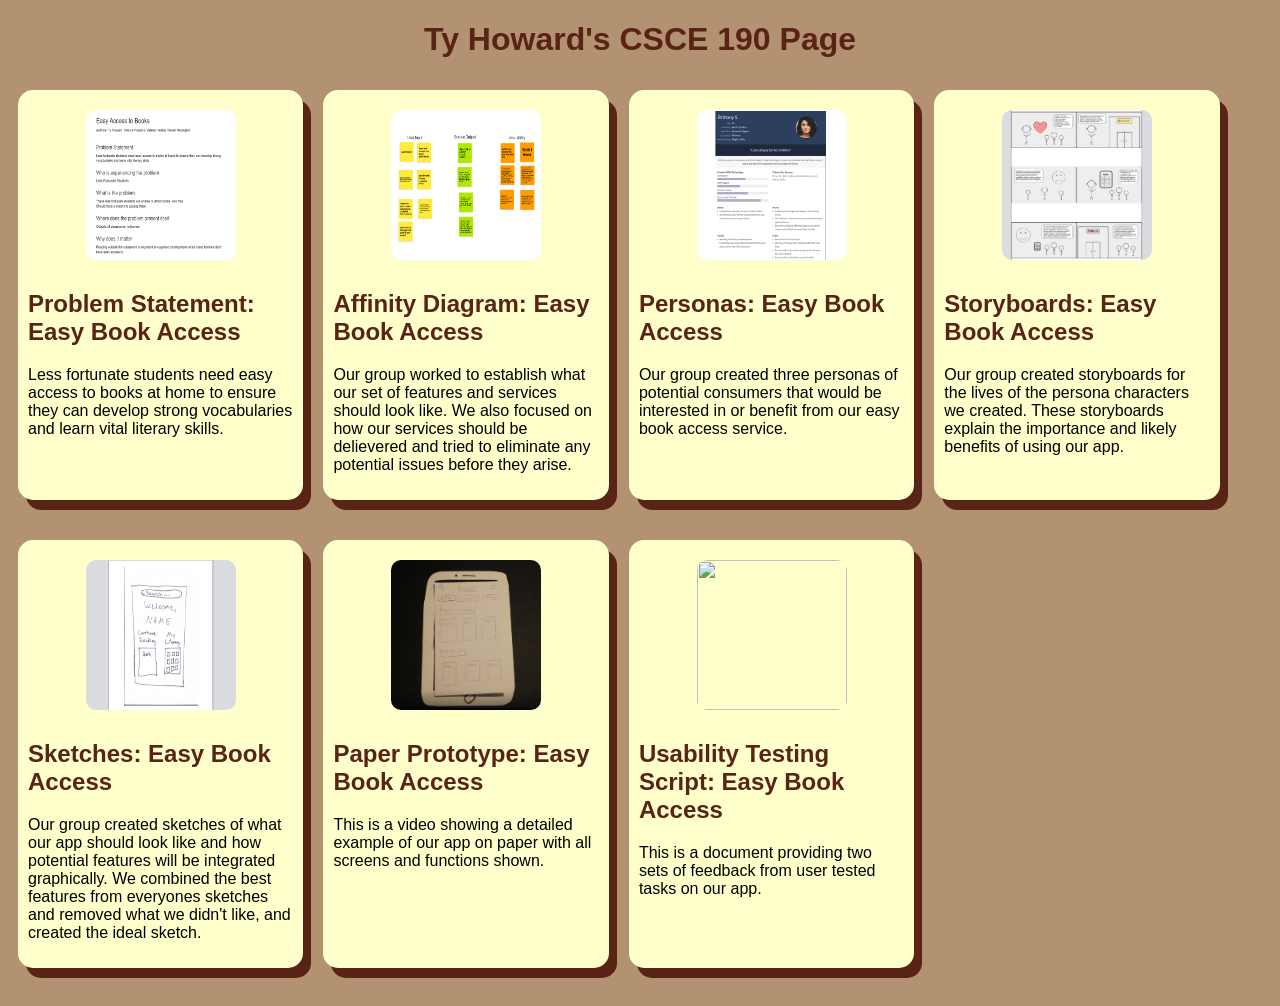
==== index.html @ dac9cee3 "Add files via upload" ====
<!DOCTYPE html>
<html>
    <head>
        <link rel="stylesheet" href="styles.css">
        <title>CSCE 190: Ty Howard</title>
    </head>
        <body>
            <h1>Ty Howard's CSCE 190 Page</h1>
                <div class="assignments">
                    <!--Problem Statement-->
                    <section class="assignment">
                        <a href="files/problem-statement.pdf"><img src="images/problemstatement.png"></a>
                            <section class="assignment-details">
                                <a href="files/problem-statement.pdf"><h2>Problem Statement: Easy Book Access</h2></a>
                                    <p>
                                        Less fortunate students need easy access to books at home to ensure they can develop strong vocabularies and learn vital literary skills.
                                    </p>
                            </section>
                    </section>

                    <!--Affinity Diagram-->
                    <section class="assignment">
                        <a href="files/affinity-diagram.pdf"><img src="images/affinitydiagram.png"></a>
                            <section class="assignment-details">
                                <a href="files/affinity-diagram.pdf"><h2>Affinity Diagram: Easy Book Access</h2></a>
                                    <p>
                                        Our group worked to establish what our set of features and services should look like. We also focused on how our services should be delievered and tried to eliminate any potential issues before they arise.
                                    </p>
                            </section>
                    </section>

                    <!--Persona-->
                    <section class="assignment">
                        <a href="files/persona.pdf"><img src="images/persona.png"></a>
                            <section class="assignment-details">
                                <a href="files/persona.pdf"><h2>Personas: Easy Book Access</h2></a>
                                    <p>
                                        Our group created three personas of potential consumers that would be interested in or benefit from our easy book access service.
                                    </p>
                            </section>
                    </section>

                    <!--Storyboard-->
                    <section class="assignment">
                        <a href="files/storyboard_group.pdf"><img src="images/storyboard_image.png"></a>
                            <section class="assignment-details">
                                <a href="files/storyboard_group.pdf"><h2>Storyboards: Easy Book Access</h2></a>
                                    <p>
                                        Our group created storyboards for the lives of the persona characters we created. These storyboards explain the importance and likely benefits of using our app.
                                    </p>
                            </section>
                    </section>

                    <!--Sketches-->
                    <section class="assignment">
                        <a href="files/sketches.pdf"><img src="images/sketches.png"></a>
                            <section class="assignment-details">
                                <a href="files/sketches.pdf"><h2>Sketches: Easy Book Access</h2></a>
                                    <p>
                                        Our group created sketches of what our app should look like and how potential features will be integrated graphically. We combined the best features from everyones sketches and removed what we didn't like, and created the ideal sketch.
                                    </p>
                            </section>
                    </section>
                    <!--Paper Prototype-->
                    <section class="assignment">
                        <a href="https://youtu.be/zbfgcxukBBw"><img src="images/paperprototype.png"></a>
                            <section class="assignment-details">
                                <a href="https://youtu.be/zbfgcxukBBw"><h2>Paper Prototype: Easy Book Access</h2></a>
                                    <p>
                                        This is a video showing a detailed example of our app on paper with all screens and functions shown.
                                    </p>
                            </section>
                    </section>
                    <!--Usability Testing-->
                    <section class="assignment">
                        <a href="files/usabilitytesting.pdf"><img src="images/usabilitytesting.PNG"></a>
                            <section class="assignment-details">
                                <a href="files/usabilitytesting.pdf"><h2>Usability Testing Script: Easy Book Access</h2></a>
                                    <p>
                                        This is a document providing two sets of feedback from user tested tasks on our app.
                                    </p>
                            </section>
                    </section>
                </div>
        </body>
</html>
---- styles.css ----
body{
    background: #B29271;
    font-family:'Gill Sans MT', 'Calibri', sans-serif;
}

.assignments{
    display:flex;
    flex-wrap:wrap;
}
.assignment{
    width:21%;
    padding:10px;
    margin:10px;
    margin-bottom: 30px;
    background:#FFFFCC;
    border-radius:15px;
    box-shadow: 8px 10px #592316;
}

.assignment img{
    padding:10px;
    width:150px;
    height:150px;
    border-radius: 20px;
    display:block;
    margin:auto;
}

h1{
    color: #592316;
    text-align:center;
}

a{
    text-decoration: none;
    color: #592316;
}

.assignment a:hover {
    color:tan;
}

.assignment img:hover {
    box-shadow: 0 4px 16px 0 #592316;
}
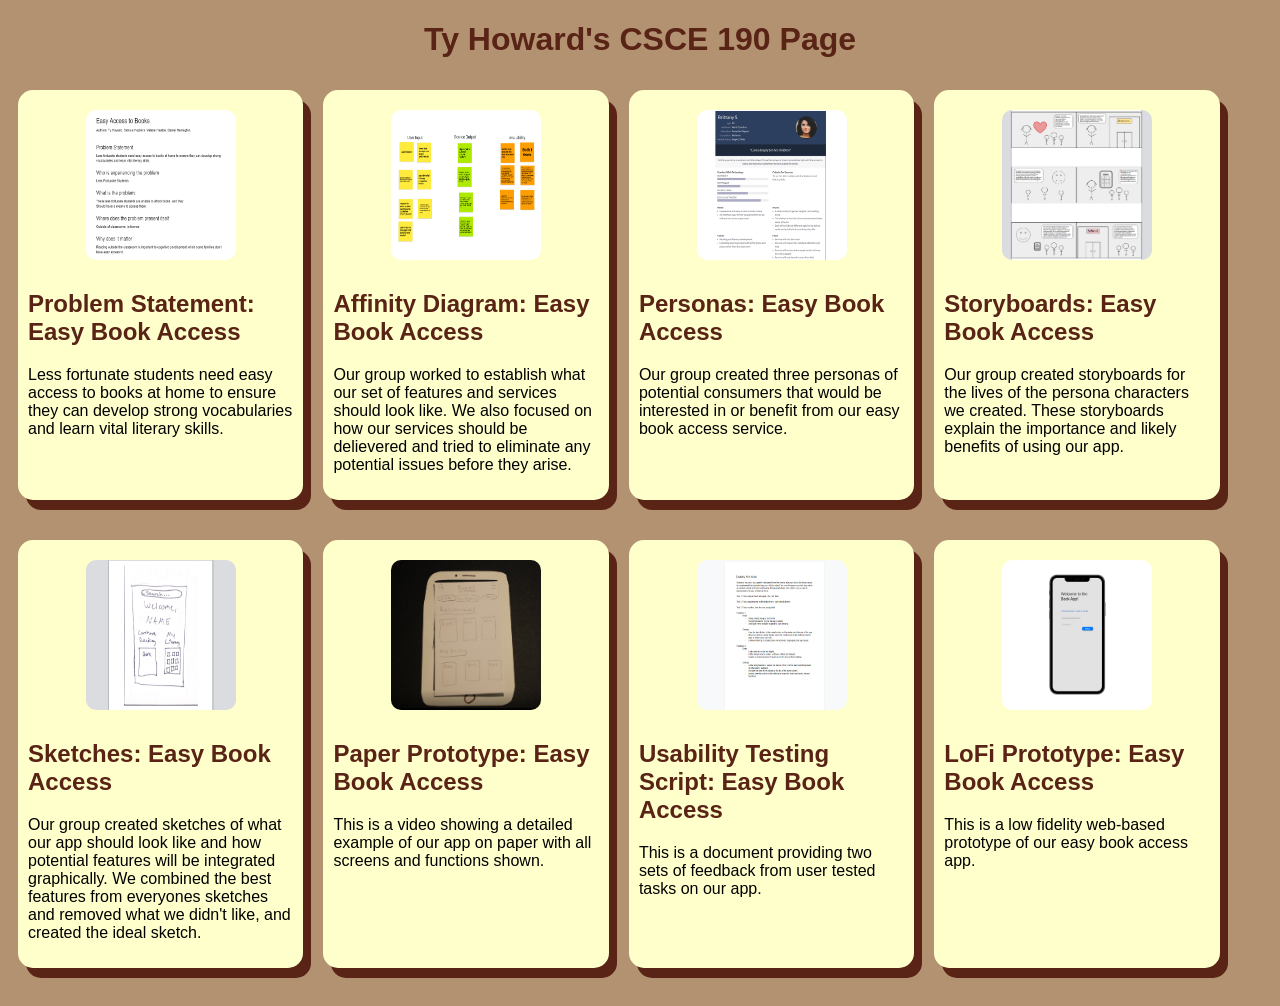
==== commit 83dea7bc: "Add files via upload" ====
--- a/index.html
+++ b/index.html
@@ -81,6 +81,16 @@
                                     </p>
                             </section>
                     </section>
+                     <!--LoFi Prototype-->
+                     <section class="assignment">
+                        <a href="files/lofi_app/index.html src="><img src=images/lofi_app.png></a>
+                            <section class="assignment-details">
+                                <a href="files/lofi_app/index.html"><h2>LoFi Prototype: Easy Book Access</h2></a>
+                                    <p>
+                                        This is a low fidelity web-based prototype of our easy book access app.
+                                    </p>
+                            </section>
+                    </section>
                 </div>
         </body>
 </html>
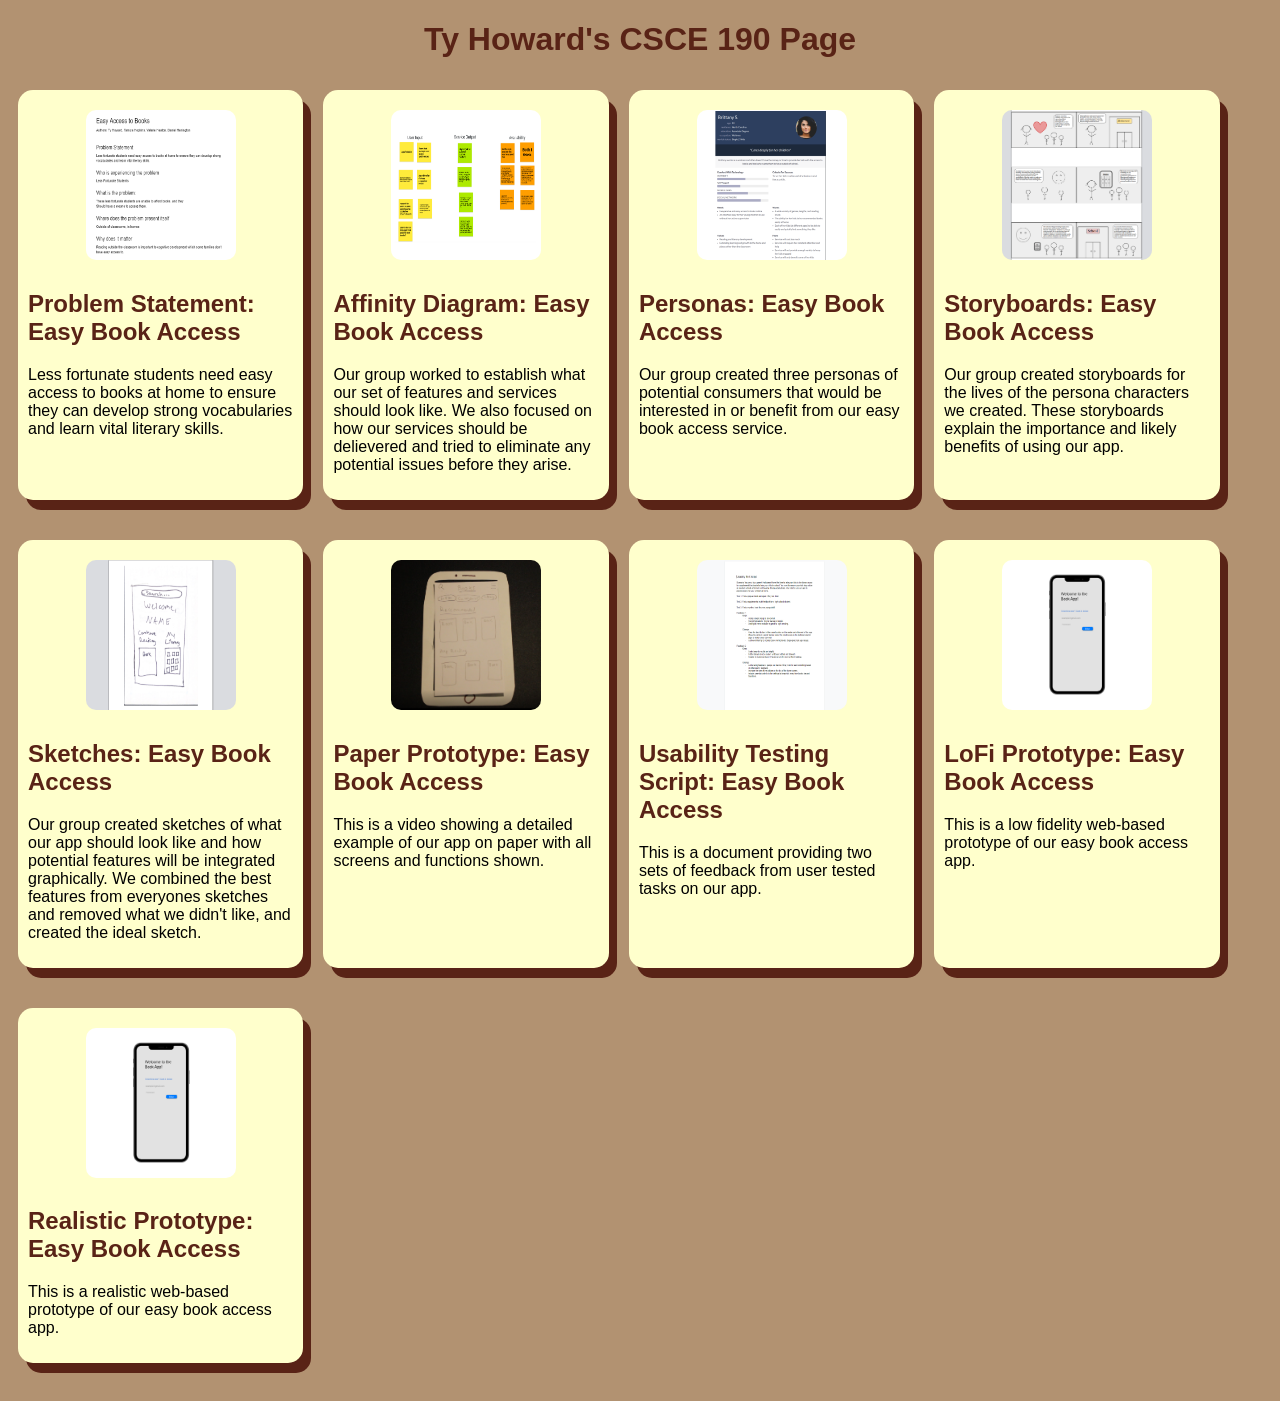
==== commit 3739142d: "Update index.html" ====
--- a/index.html
+++ b/index.html
@@ -83,7 +83,7 @@
                     </section>
                      <!--LoFi Prototype-->
                      <section class="assignment">
-                        <a href="files/lofi_app/index.html src="><img src=images/lofi_app.png></a>
+                        <a href="files/lofi_app/index.html"><img src=images/lofi_app.png></a>
                             <section class="assignment-details">
                                 <a href="files/lofi_app/index.html"><h2>LoFi Prototype: Easy Book Access</h2></a>
                                     <p>
@@ -91,6 +91,16 @@
                                     </p>
                             </section>
                     </section>
+                    <!--HiFi Prototype-->
+                     <section class="assignment">
+                        <a href="files/hifi_app/index.html"><img src=images/lofi_app.png></a>
+                            <section class="assignment-details">
+                                <a href="files/hifi_app/index.html"><h2>Realistic Prototype: Easy Book Access</h2></a>
+                                    <p>
+                                        This is a realistic web-based prototype of our easy book access app.
+                                    </p>
+                            </section>
+                    </section>
                 </div>
         </body>
-</html>+</html>
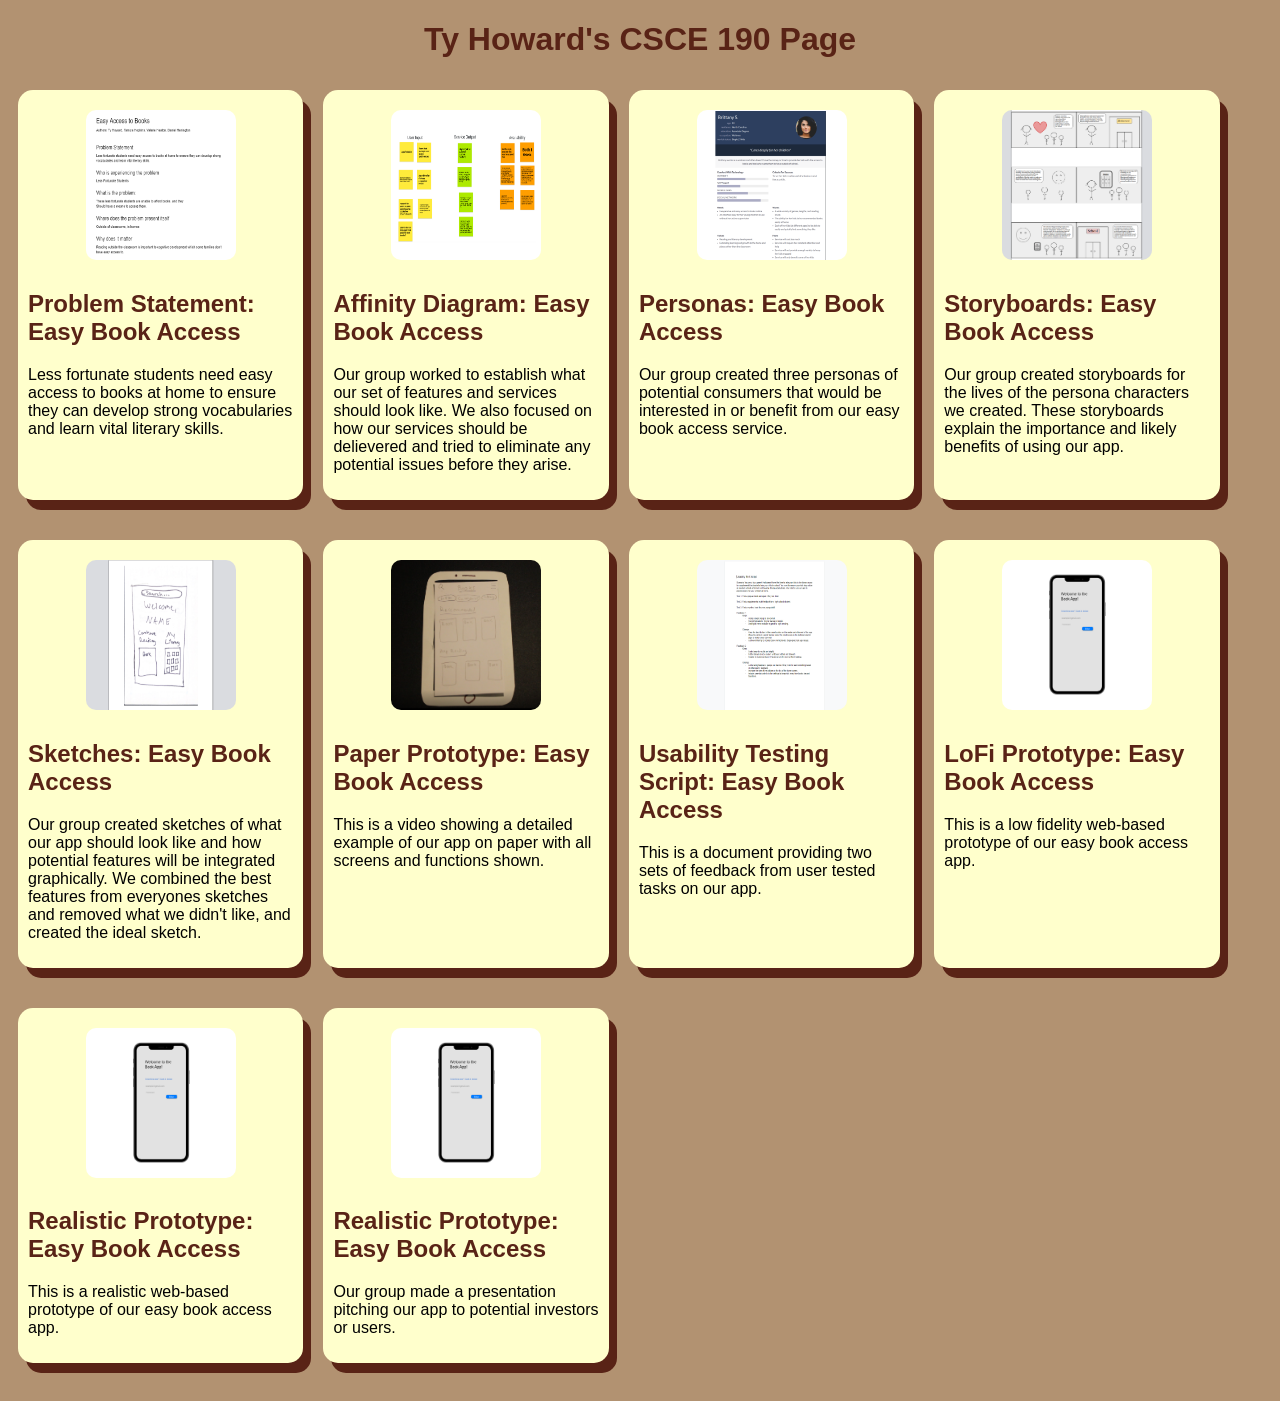
==== commit 4631a47a: "Update index.html" ====
--- a/index.html
+++ b/index.html
@@ -101,6 +101,16 @@
                                     </p>
                             </section>
                     </section>
+                    <!--HiFi Prototype Presentation-->
+                     <section class="assignment">
+                        <a href="https://youtu.be/JpzDmQI0ljs"><img src=images/lofi_app.png></a>
+                            <section class="assignment-details">
+                                <a href="https://youtu.be/JpzDmQI0ljs"><h2>Realistic Prototype: Easy Book Access</h2></a>
+                                    <p>
+                                        Our group made a presentation pitching our app to potential investors or users.
+                                    </p>
+                            </section>
+                    </section>
                 </div>
         </body>
 </html>
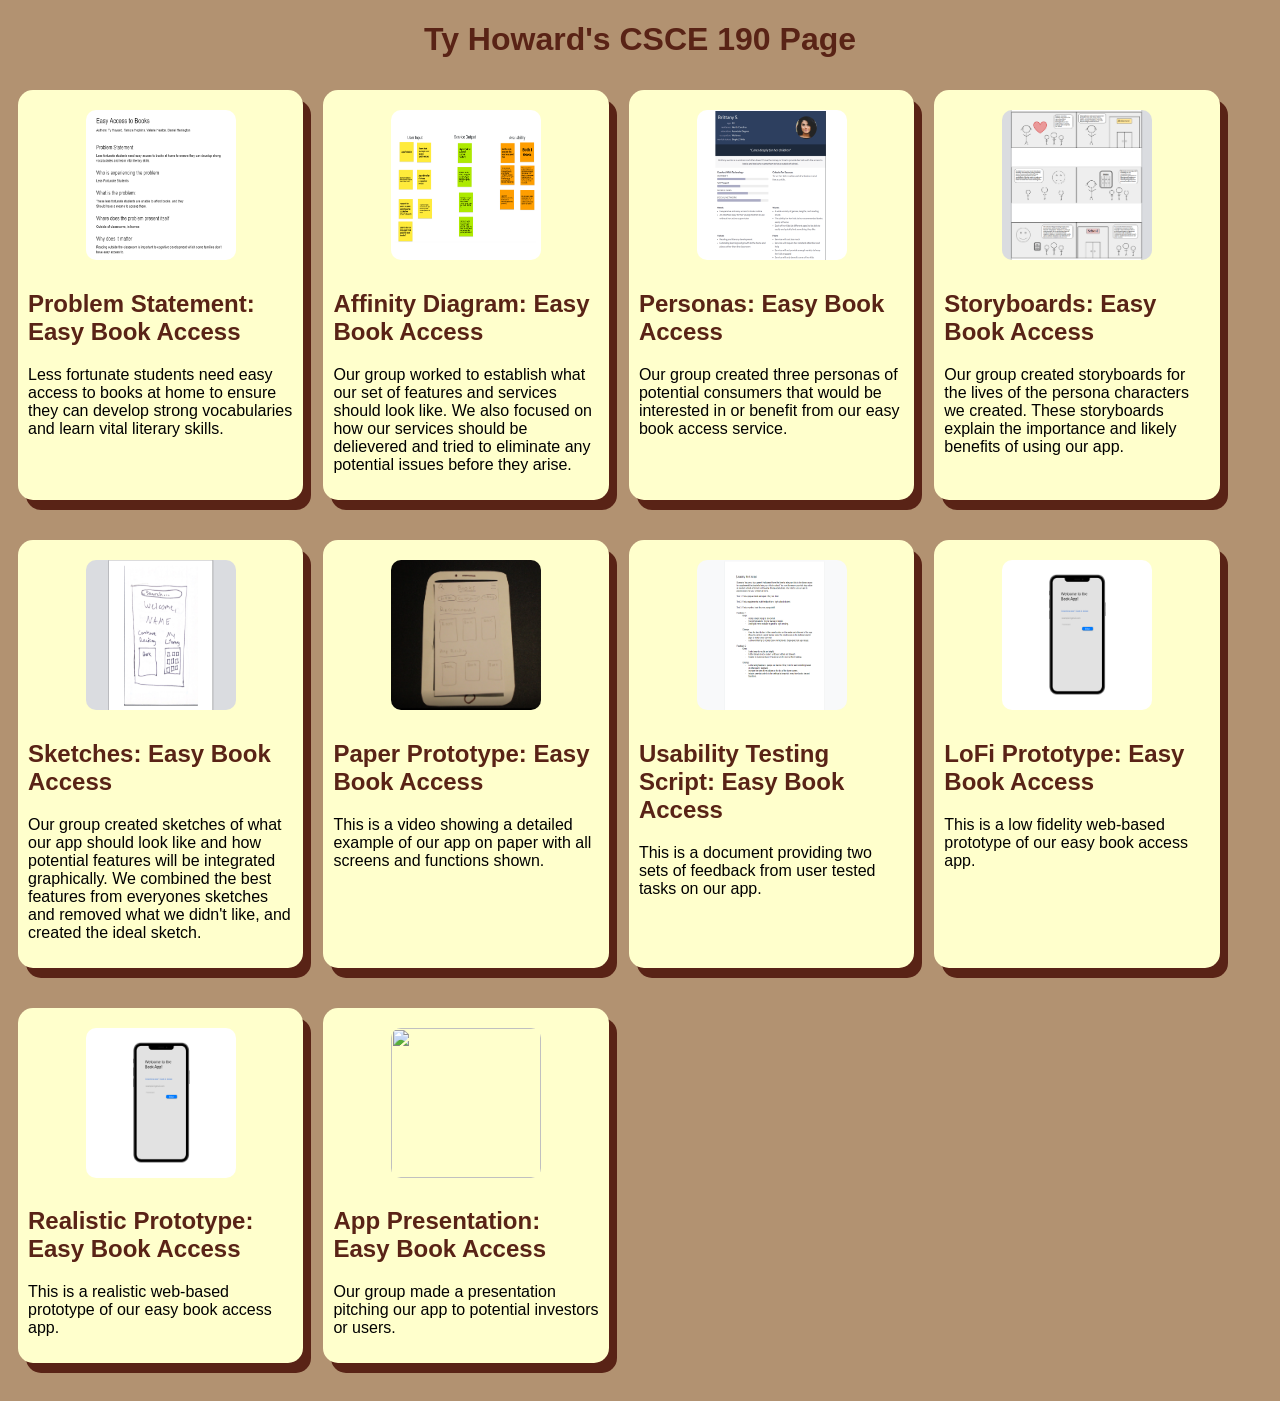
==== commit 5ee775fa: "Update index.html" ====
--- a/index.html
+++ b/index.html
@@ -103,9 +103,9 @@
                     </section>
                     <!--HiFi Prototype Presentation-->
                      <section class="assignment">
-                        <a href="https://youtu.be/JpzDmQI0ljs"><img src=images/lofi_app.png></a>
+                        <a href="https://youtu.be/JpzDmQI0ljs"><img src=images/bookappstill.png></a>
                             <section class="assignment-details">
-                                <a href="https://youtu.be/JpzDmQI0ljs"><h2>Realistic Prototype: Easy Book Access</h2></a>
+                                <a href="https://youtu.be/JpzDmQI0ljs"><h2>App Presentation: Easy Book Access</h2></a>
                                     <p>
                                         Our group made a presentation pitching our app to potential investors or users.
                                     </p>
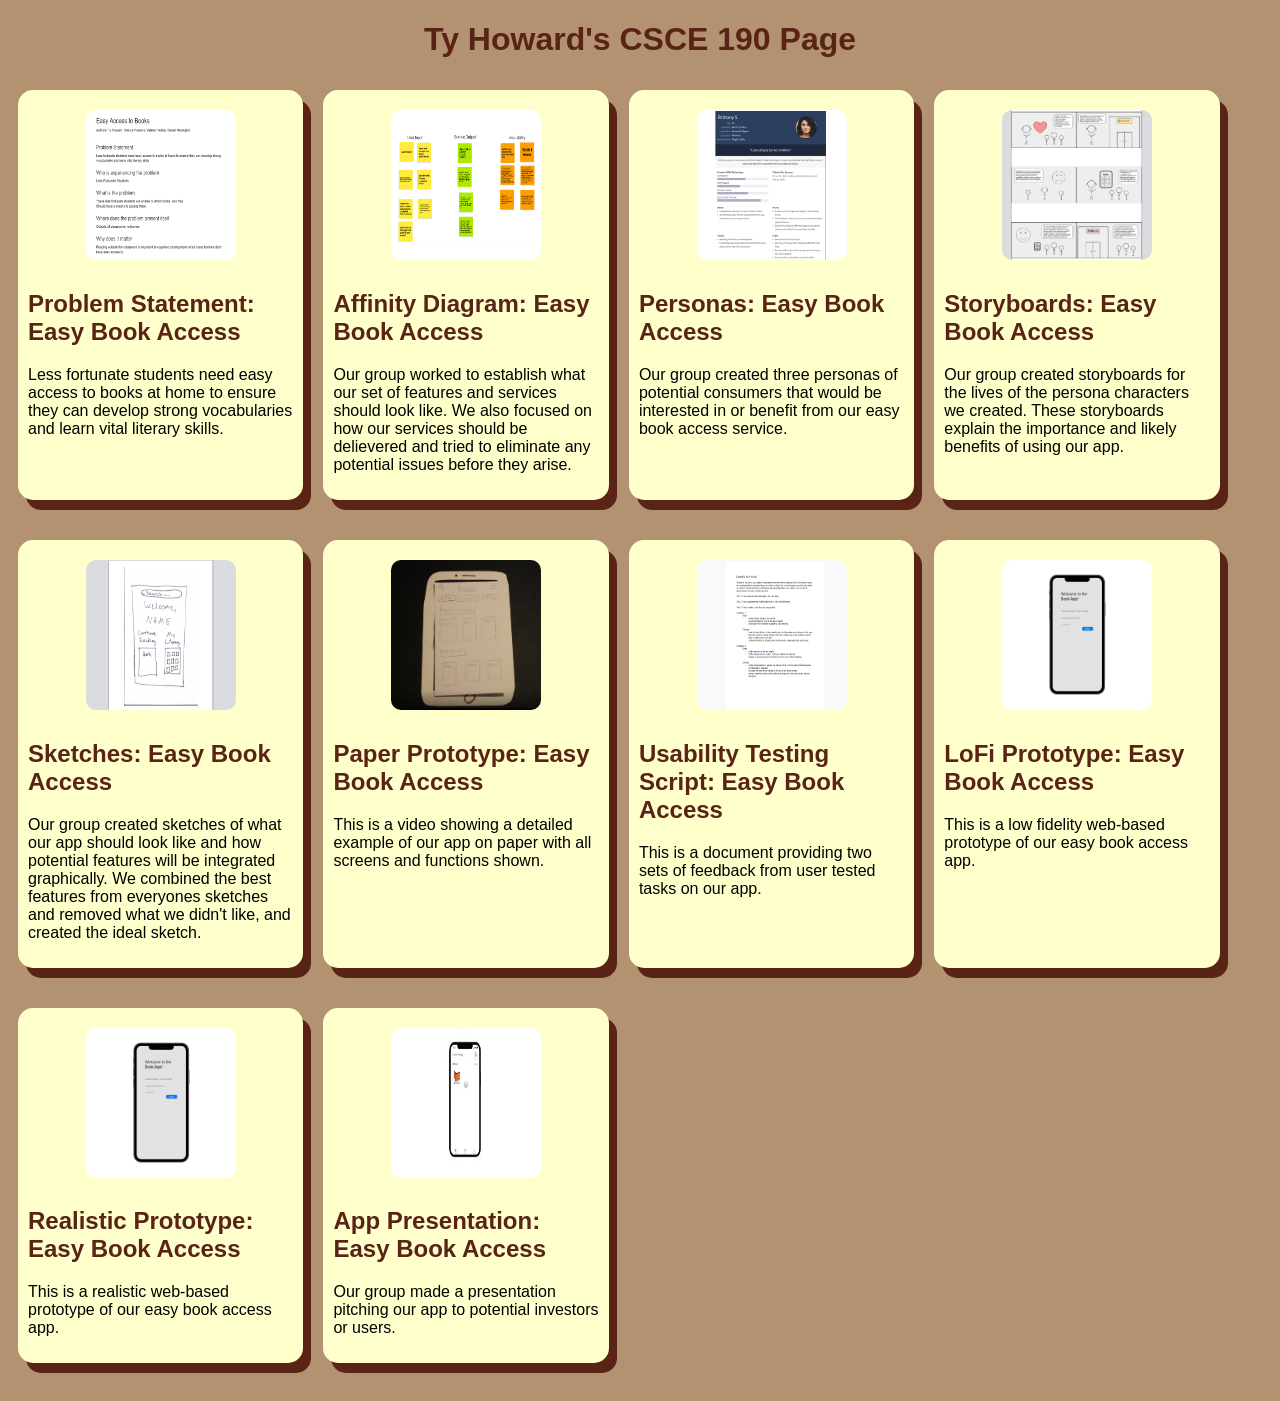
==== commit 3c93204e: "Update index.html" ====
--- a/index.html
+++ b/index.html
@@ -103,7 +103,7 @@
                     </section>
                     <!--HiFi Prototype Presentation-->
                      <section class="assignment">
-                        <a href="https://youtu.be/JpzDmQI0ljs"><img src=images/bookappstill.png></a>
+                        <a href="https://youtu.be/JpzDmQI0ljs"><img src=images/bookappstill.jpg></a>
                             <section class="assignment-details">
                                 <a href="https://youtu.be/JpzDmQI0ljs"><h2>App Presentation: Easy Book Access</h2></a>
                                     <p>
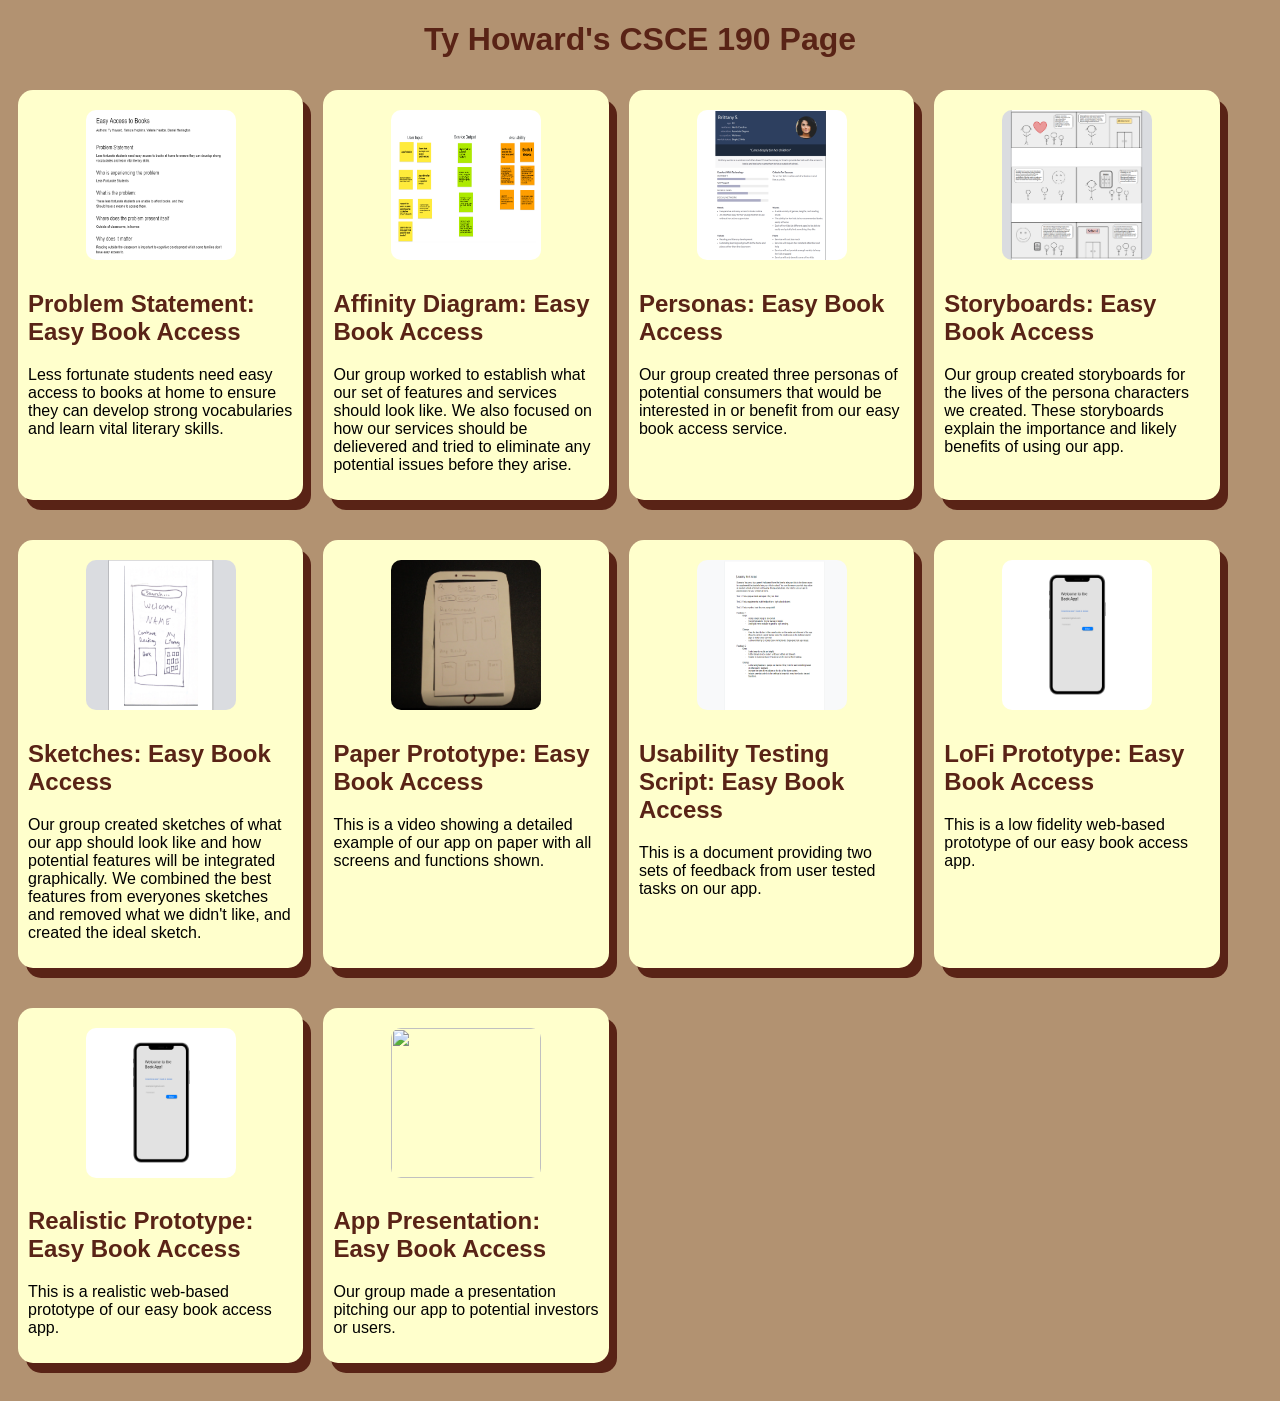
==== commit 930e3036: "Update index.html" ====
--- a/index.html
+++ b/index.html
@@ -103,7 +103,7 @@
                     </section>
                     <!--HiFi Prototype Presentation-->
                      <section class="assignment">
-                        <a href="https://youtu.be/JpzDmQI0ljs"><img src=images/bookappstill.jpg></a>
+                        <a href="https://youtu.be/JpzDmQI0ljs"><img src=images/bookappstill.png></a>
                             <section class="assignment-details">
                                 <a href="https://youtu.be/JpzDmQI0ljs"><h2>App Presentation: Easy Book Access</h2></a>
                                     <p>
